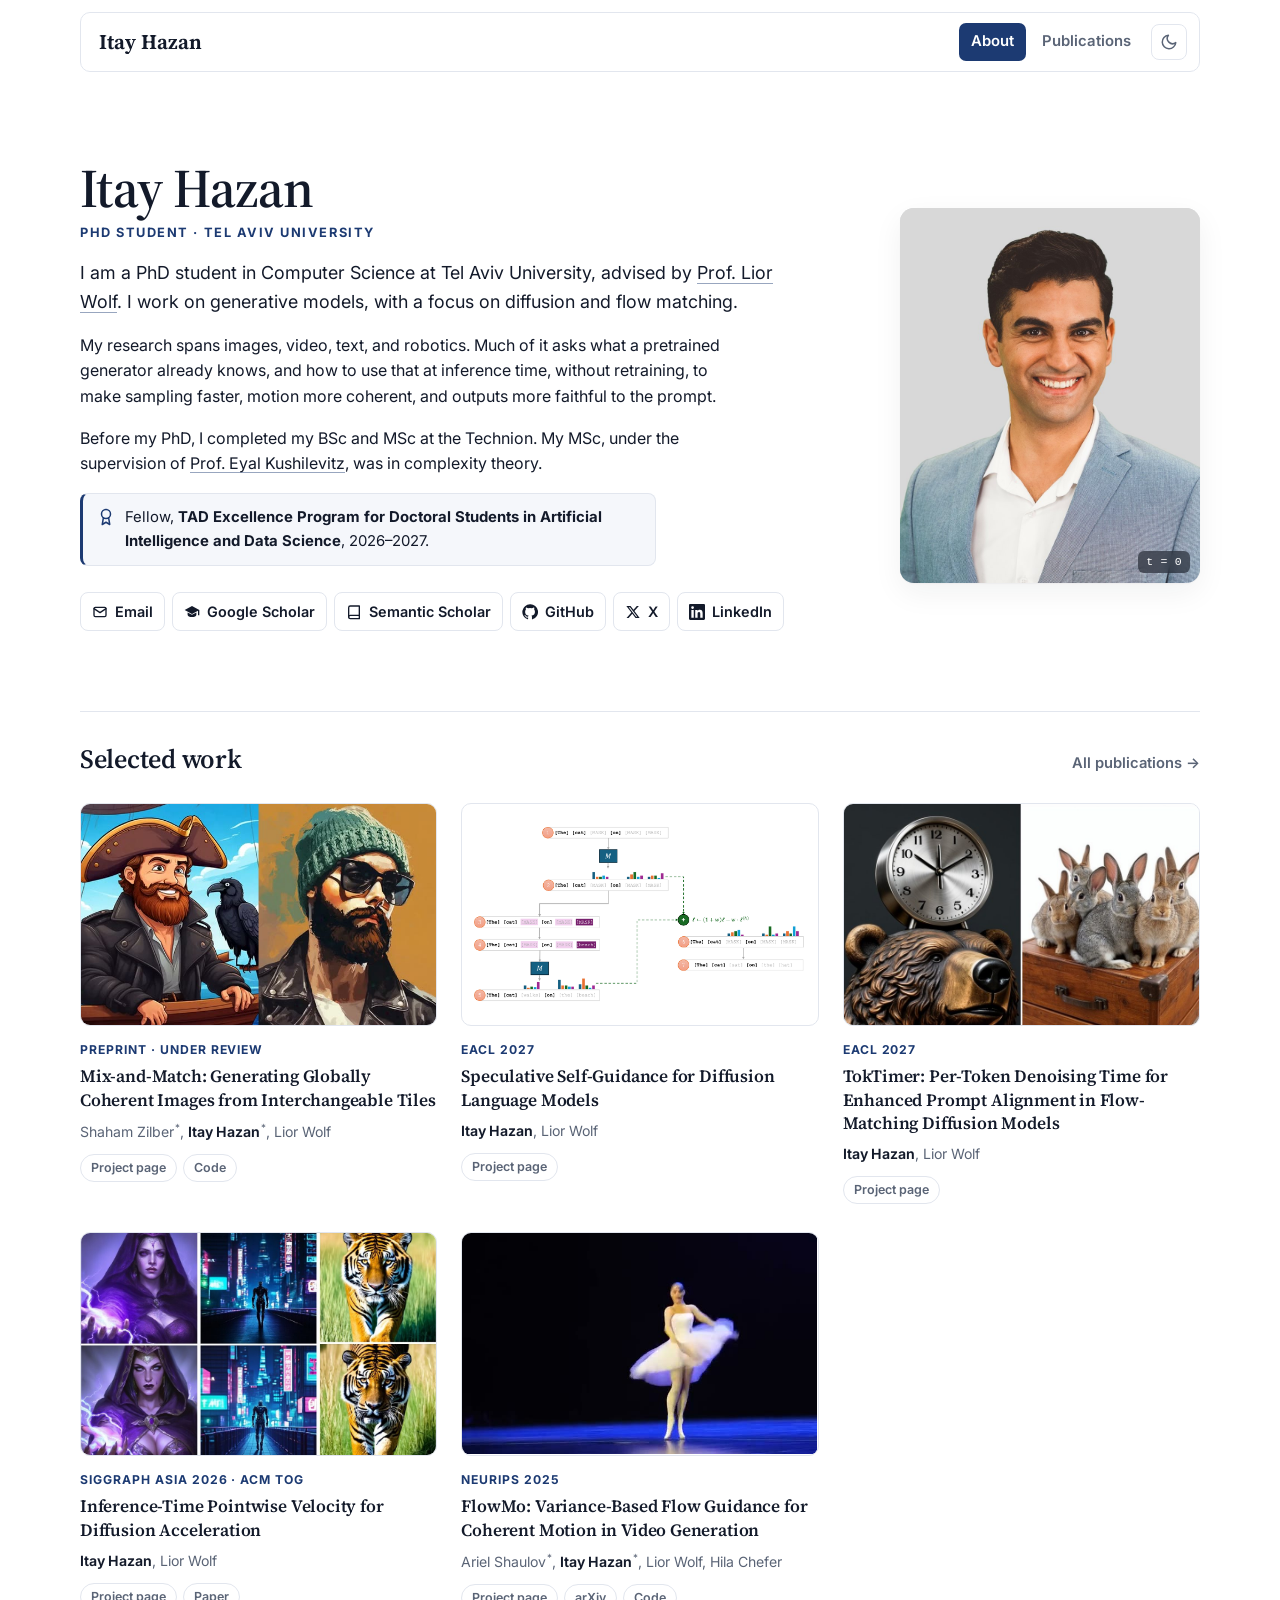
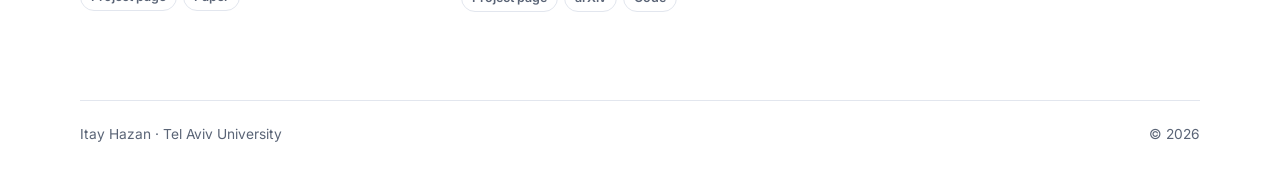
==== index.html @ 4d5ad859 "Add personal homepage: About and Publications pages Static site (no build step) with shared publicat" ====
<!doctype html>
<html lang="en">
  <head>
    <meta charset="utf-8">
    <meta name="viewport" content="width=device-width, initial-scale=1">
    <title>Itay Hazan</title>
    <meta name="description" content="Itay Hazan is a PhD student at Tel Aviv University working on diffusion and flow-matching generative models for images, video, text, and robotics.">
    <meta property="og:title" content="Itay Hazan">
    <meta property="og:description" content="PhD student at Tel Aviv University working on diffusion and flow-matching generative models.">
    <meta property="og:image" content="https://itayhzn.github.io/assets/img/portrait.jpg">
    <meta property="og:type" content="website">
    <link rel="icon" type="image/svg+xml" href="favicon.svg">
    <link rel="preconnect" href="https://fonts.googleapis.com">
    <link rel="preconnect" href="https://fonts.gstatic.com" crossorigin>
    <link rel="stylesheet" href="https://fonts.googleapis.com/css2?family=Inter:wght@400;500;600;700&family=Source+Serif+4:opsz,wght@8..60,500;8..60,600;8..60,650&display=swap">
    <link rel="stylesheet" href="styles.css">
    <script>
      try { const t = localStorage.getItem("theme"); if (t) document.documentElement.dataset.theme = t; } catch (_) {}
    </script>
  </head>
  <body>
    <header class="site-header">
      <a class="brand" href="index.html">Itay Hazan</a>
      <nav class="nav" aria-label="Primary">
        <a href="index.html" aria-current="page">About</a>
        <a href="publications.html">Publications</a>
        <button class="theme-toggle" id="theme-toggle" type="button" aria-label="Toggle theme">
          <svg class="icon-moon" viewBox="0 0 24 24" fill="none" stroke="currentColor" stroke-width="2" stroke-linecap="round" stroke-linejoin="round" aria-hidden="true"><path d="M21 12.8A9 9 0 1 1 11.2 3a7 7 0 0 0 9.8 9.8z"/></svg>
          <svg class="icon-sun" viewBox="0 0 24 24" fill="none" stroke="currentColor" stroke-width="2" stroke-linecap="round" stroke-linejoin="round" aria-hidden="true"><circle cx="12" cy="12" r="4"/><path d="M12 2v2M12 20v2M4.9 4.9l1.4 1.4M17.7 17.7l1.4 1.4M2 12h2M20 12h2M4.9 19.1l1.4-1.4M17.7 6.3l1.4-1.4"/></svg>
        </button>
      </nav>
    </header>

    <main class="wrap">
      <section class="hero" aria-labelledby="name">
        <div class="hero-copy">
          <h1 id="name" class="name-title">Itay Hazan</h1>
          <p class="role">PhD Student · Tel Aviv University</p>

          <p class="lead">
            I am a PhD student in Computer Science at Tel Aviv University, advised by
            <a href="https://www.cs.tau.ac.il/~wolf/" target="_blank" rel="noopener">Prof. Lior Wolf</a>.
            I work on generative models, with a focus on diffusion and flow matching.
          </p>
          <p>
            My research spans images, video, text, and robotics. Much of it asks what a pretrained
            generator already knows, and how to use that at inference time, without retraining, to make
            sampling faster, motion more coherent, and outputs more faithful to the prompt.
          </p>
          <p>
            Before my PhD, I completed my BSc and MSc at the Technion. My MSc, under the supervision of
            <a href="https://www.cs.technion.ac.il/~eyalk/" target="_blank" rel="noopener">Prof. Eyal Kushilevitz</a>,
            was in complexity theory.
          </p>

          <p class="fellowship">
            <svg viewBox="0 0 24 24" fill="none" stroke="currentColor" stroke-width="2" stroke-linecap="round" stroke-linejoin="round" aria-hidden="true"><circle cx="12" cy="8" r="6"/><path d="M15.5 13.3 17 22l-5-3-5 3 1.5-8.7"/></svg>
            <span>Fellow, <strong>TAD Excellence Program for Doctoral Students in Artificial Intelligence and Data Science</strong>, 2026–2027.</span>
          </p>

          <div class="contact" aria-label="Contact and profiles">
            <a class="button" href="mailto:itay.hzn@gmail.com">
              <svg viewBox="0 0 24 24" fill="none" stroke="currentColor" stroke-width="2" stroke-linecap="round" stroke-linejoin="round" aria-hidden="true"><rect x="3" y="5" width="18" height="14" rx="2"/><path d="m3 7 9 6 9-6"/></svg>Email</a>
            <a class="button" href="https://scholar.google.com/citations?user=1ebLvzgAAAAJ" target="_blank" rel="noopener">
              <svg viewBox="0 0 24 24" fill="currentColor" aria-hidden="true"><path d="M12 3 1 9l11 6 9-4.9V17h2V9L12 3zm-6.6 9.6V16c0 1.9 3 3.5 6.6 3.5s6.6-1.6 6.6-3.5v-3.4L12 16.2l-6.6-3.6z"/></svg>Google Scholar</a>
            <a class="button" href="https://www.semanticscholar.org/author/Itay-Hazan/2364751173" target="_blank" rel="noopener">
              <svg viewBox="0 0 24 24" fill="none" stroke="currentColor" stroke-width="2" stroke-linecap="round" stroke-linejoin="round" aria-hidden="true"><path d="M4 19.5A2.5 2.5 0 0 1 6.5 17H20V3H6.5A2.5 2.5 0 0 0 4 5.5z"/><path d="M4 19.5A2.5 2.5 0 0 0 6.5 22H20v-5"/></svg>Semantic Scholar</a>
            <a class="button" href="https://github.com/itayhzn" target="_blank" rel="noopener">
              <svg viewBox="0 0 24 24" fill="currentColor" aria-hidden="true"><path d="M12 .5a11.5 11.5 0 0 0-3.64 22.41c.58.1.79-.25.79-.56v-2c-3.2.7-3.87-1.37-3.87-1.37-.53-1.33-1.28-1.69-1.28-1.69-1.05-.71.08-.7.08-.7 1.16.08 1.77 1.19 1.77 1.19 1.03 1.77 2.7 1.26 3.36.96.1-.75.4-1.26.73-1.55-2.55-.29-5.24-1.28-5.24-5.69 0-1.26.45-2.29 1.19-3.1-.12-.29-.52-1.46.11-3.05 0 0 .97-.31 3.17 1.18a11 11 0 0 1 5.77 0c2.2-1.49 3.17-1.18 3.17-1.18.63 1.59.23 2.76.11 3.05.74.81 1.19 1.84 1.19 3.1 0 4.42-2.7 5.4-5.26 5.68.41.36.78 1.06.78 2.14v3.17c0 .31.21.67.8.56A11.5 11.5 0 0 0 12 .5z"/></svg>GitHub</a>
            <a class="button" href="https://x.com/itayhzn" target="_blank" rel="noopener">
              <svg viewBox="0 0 24 24" fill="currentColor" aria-hidden="true"><path d="M17.75 3h3.07l-6.72 7.68L22 21h-6.19l-4.85-6.34L5.41 21H2.34l7.19-8.21L2 3h6.35l4.38 5.79L17.75 3zm-1.08 16.2h1.7L7.4 4.73H5.58L16.67 19.2z"/></svg>X</a>
            <a class="button" href="https://www.linkedin.com/in/itay-hazan/" target="_blank" rel="noopener">
              <svg viewBox="0 0 24 24" fill="currentColor" aria-hidden="true"><path d="M20.45 20.45h-3.56v-5.57c0-1.33-.02-3.04-1.85-3.04-1.86 0-2.14 1.45-2.14 2.94v5.67H9.35V9h3.41v1.56h.05c.48-.9 1.64-1.85 3.37-1.85 3.6 0 4.27 2.37 4.27 5.46v6.28zM5.34 7.43a2.06 2.06 0 1 1 0-4.13 2.06 2.06 0 0 1 0 4.13zM7.12 20.45H3.56V9h3.56v11.45zM22.22 0H1.77C.79 0 0 .77 0 1.73v20.54C0 23.23.79 24 1.77 24h20.45c.98 0 1.78-.77 1.78-1.73V1.73C24 .77 23.2 0 22.22 0z"/></svg>LinkedIn</a>
          </div>
        </div>

        <figure class="portrait">
          <img src="assets/img/portrait.jpg" alt="Portrait of Itay Hazan" width="800" height="1000">
          <figcaption aria-hidden="true">t = 0</figcaption>
        </figure>
      </section>

      <section class="section" aria-labelledby="selected-title">
        <div class="section-heading">
          <h2 id="selected-title">Selected work</h2>
          <a class="more" href="publications.html">All publications →</a>
        </div>
        <div class="card-grid" id="selected-work"></div>
      </section>
    </main>

    <footer class="footer">
      <span>Itay Hazan · Tel Aviv University</span>
      <span>© <span id="year">2026</span></span>
    </footer>

    <script src="publications-data.js"></script>
    <script src="site.js"></script>
  </body>
</html>
---- styles.css ----
/* ---------- Tokens ---------- */
:root {
  --bg: #ffffff;
  --surface: #ffffff;
  --surface-soft: #f5f7fb;
  --ink: #131a2a;
  --muted: #5a6476;
  --line: #e2e6ee;
  --accent: #1c3a72;          /* navy */
  --accent-ink: #ffffff;
  --accent-soft: #e9eef8;
  --header-bg: rgba(255, 255, 255, 0.86);
  --shadow: 0 1px 2px rgba(19, 26, 42, 0.04), 0 10px 30px rgba(19, 26, 42, 0.06);
  --serif: "Source Serif 4", Charter, "Iowan Old Style", Georgia, serif;
  --sans: "Inter", ui-sans-serif, system-ui, -apple-system, "Segoe UI", sans-serif;
  --radius: 10px;
  --max: 1120px;
  color-scheme: light;
}

@media (prefers-color-scheme: dark) {
  :root:not([data-theme="light"]) {
    --bg: #0b1019;
    --surface: #111827;
    --surface-soft: #141c2c;
    --ink: #e6eaf2;
    --muted: #9aa5b8;
    --line: #222c3d;
    --accent: #9db8ff;
    --accent-ink: #0b1019;
    --accent-soft: #18233a;
    --header-bg: rgba(11, 16, 25, 0.82);
    --shadow: 0 1px 2px rgba(0, 0, 0, 0.3), 0 10px 30px rgba(0, 0, 0, 0.25);
    color-scheme: dark;
  }
}

:root[data-theme="dark"] {
  --bg: #0b1019;
  --surface: #111827;
  --surface-soft: #141c2c;
  --ink: #e6eaf2;
  --muted: #9aa5b8;
  --line: #222c3d;
  --accent: #9db8ff;
  --accent-ink: #0b1019;
  --accent-soft: #18233a;
  --header-bg: rgba(11, 16, 25, 0.82);
  --shadow: 0 1px 2px rgba(0, 0, 0, 0.3), 0 10px 30px rgba(0, 0, 0, 0.25);
  color-scheme: dark;
}

/* ---------- Base ---------- */
* { box-sizing: border-box; }
html { scroll-behavior: smooth; -webkit-text-size-adjust: 100%; }

body {
  margin: 0;
  background: var(--bg);
  color: var(--ink);
  font-family: var(--sans);
  font-size: 16px;
  line-height: 1.6;
  -webkit-font-smoothing: antialiased;
}

a {
  color: inherit;
  text-decoration-color: color-mix(in srgb, var(--accent) 45%, transparent);
  text-decoration-thickness: 1px;
  text-underline-offset: 0.2em;
  transition: color 0.15s ease;
}
a:hover { color: var(--accent); }

:focus-visible { outline: 2px solid var(--accent); outline-offset: 2px; border-radius: 4px; }

h1, h2, h3 { font-family: var(--serif); font-weight: 600; letter-spacing: -0.01em; }

.wrap { width: min(var(--max), calc(100% - 32px)); margin: 0 auto; }

/* ---------- Header ---------- */
.site-header {
  position: sticky;
  top: 12px;
  z-index: 20;
  display: flex;
  align-items: center;
  justify-content: space-between;
  gap: 16px;
  width: min(var(--max), calc(100% - 32px));
  margin: 12px auto 0;
  padding: 10px 12px 10px 18px;
  background: var(--header-bg);
  border: 1px solid var(--line);
  border-radius: var(--radius);
  backdrop-filter: blur(16px);
  -webkit-backdrop-filter: blur(16px);
}

.brand {
  font-family: var(--serif);
  font-size: 1.3rem;
  font-weight: 650;
  text-decoration: none;
  white-space: nowrap;
}

.nav { display: flex; align-items: center; gap: 4px; }

.nav a {
  padding: 7px 12px;
  border-radius: 7px;
  color: var(--muted);
  font-size: 0.93rem;
  font-weight: 600;
  text-decoration: none;
}
.nav a:hover { background: var(--surface-soft); color: var(--ink); }
.nav a[aria-current="page"] { background: var(--accent); color: var(--accent-ink); }

.theme-toggle {
  display: inline-grid;
  place-items: center;
  width: 36px;
  height: 36px;
  margin-left: 4px;
  padding: 0;
  border: 1px solid var(--line);
  border-radius: 8px;
  background: transparent;
  color: var(--muted);
  cursor: pointer;
}
.theme-toggle:hover { color: var(--ink); background: var(--surface-soft); }
.theme-toggle svg { width: 18px; height: 18px; }
.theme-toggle .icon-sun { display: none; }
:root[data-theme="dark"] .theme-toggle .icon-sun { display: block; }
:root[data-theme="dark"] .theme-toggle .icon-moon { display: none; }
@media (prefers-color-scheme: dark) {
  :root:not([data-theme="light"]) .theme-toggle .icon-sun { display: block; }
  :root:not([data-theme="light"]) .theme-toggle .icon-moon { display: none; }
}

/* ---------- Hero ---------- */
.hero {
  display: grid;
  grid-template-columns: minmax(0, 1fr) minmax(220px, 300px);
  gap: clamp(32px, 6vw, 80px);
  align-items: center;
  padding: clamp(48px, 7vw, 88px) 0 clamp(48px, 6vw, 72px);
}

.name-title {
  margin: 0 0 6px;
  font-size: clamp(2.4rem, 5vw, 3.4rem);
  line-height: 1.05;
}

.role {
  margin: 0 0 26px;
  color: var(--accent);
  font-size: 0.8rem;
  font-weight: 700;
  letter-spacing: 0.12em;
  text-transform: uppercase;
}

.hero-copy p { margin: 0 0 16px; max-width: 64ch; }
.hero-copy .lead { font-size: 1.12rem; }

.fellowship {
  display: flex;
  gap: 10px;
  align-items: flex-start;
  margin: 22px 0 0;
  padding: 12px 14px;
  max-width: 64ch;
  border: 1px solid var(--line);
  border-left: 3px solid var(--accent);
  border-radius: 8px;
  background: var(--surface-soft);
  font-size: 0.93rem;
}
.fellowship svg { flex: none; width: 18px; height: 18px; margin-top: 2px; color: var(--accent); }

.contact { display: flex; flex-wrap: wrap; gap: 7px; margin-top: 26px; }

.button {
  display: inline-flex;
  align-items: center;
  gap: 7px;
  padding: 7px 11px;
  border: 1px solid var(--line);
  border-radius: 8px;
  background: var(--surface);
  color: var(--ink);
  font-size: 0.9rem;
  font-weight: 600;
  text-decoration: none;
  transition: border-color 0.15s ease, background 0.15s ease, color 0.15s ease, transform 0.15s ease;
}
.button svg { width: 16px; height: 16px; flex: none; }
.button:hover { border-color: var(--accent); color: var(--accent); background: var(--accent-soft); }

/* Portrait — "denoises" into view on load, a nod to diffusion sampling. */
.portrait {
  position: relative;
  margin: 0;
  aspect-ratio: 4 / 5;
  border-radius: 14px;
  overflow: hidden;
  background: #d9dadc;
  box-shadow: var(--shadow);
  isolation: isolate;
}
.portrait img {
  display: block;
  width: 100%;
  height: 100%;
  object-fit: cover;
  animation: sharpen 1.9s cubic-bezier(0.22, 0.8, 0.3, 1) both;
}
.portrait::after {
  content: "";
  position: absolute;
  inset: -50%;
  background-image: url("data:image/svg+xml,%3Csvg xmlns='http://www.w3.org/2000/svg' width='220' height='220'%3E%3Cfilter id='n'%3E%3CfeTurbulence type='fractalNoise' baseFrequency='0.9' numOctaves='2' stitchTiles='stitch'/%3E%3CfeColorMatrix values='0 0 0 0 0.5 0 0 0 0 0.5 0 0 0 0 0.5 0 0 0 1.6 -0.3'/%3E%3C/filter%3E%3Crect width='100%25' height='100%25' filter='url(%23n)'/%3E%3C/svg%3E");
  mix-blend-mode: hard-light;
  pointer-events: none;
  animation: denoise 1.9s cubic-bezier(0.22, 0.8, 0.3, 1) both, jitter 0.12s steps(3) 0s 16;
}
.portrait figcaption {
  position: absolute;
  right: 10px;
  bottom: 10px;
  z-index: 1;
  padding: 3px 8px;
  border-radius: 6px;
  background: rgba(10, 14, 22, 0.55);
  color: #fff;
  font: 500 0.72rem/1.4 ui-monospace, SFMono-Regular, Menlo, monospace;
  letter-spacing: 0.02em;
  backdrop-filter: blur(4px);
  animation: fadeIn 0.6s ease 1.7s both;
}

@keyframes sharpen { from { filter: blur(14px) saturate(0.6); transform: scale(1.04); } to { filter: none; transform: none; } }
@keyframes denoise { from { opacity: 1; } to { opacity: 0; } }
@keyframes jitter { 0% { transform: translate(0, 0); } 33% { transform: translate(-7%, 4%); } 66% { transform: translate(5%, -6%); } }
@keyframes fadeIn { from { opacity: 0; transform: translateY(4px); } to { opacity: 1; transform: none; } }

/* ---------- Sections ---------- */
.section { padding: 8px 0 64px; }

.section-heading {
  display: flex;
  align-items: baseline;
  justify-content: space-between;
  gap: 16px;
  margin-bottom: 22px;
  padding-top: 26px;
  border-top: 1px solid var(--line);
}
.section-heading h2 { margin: 0; font-size: 1.65rem; }
.section-heading .more {
  color: var(--muted);
  font-size: 0.92rem;
  font-weight: 600;
  text-decoration: none;
  white-space: nowrap;
}
.section-heading .more:hover { color: var(--accent); }

.page-intro { padding: clamp(40px, 6vw, 72px) 0 8px; }
.page-title { margin: 0 0 8px; font-size: clamp(2.2rem, 4.5vw, 3rem); }
.page-intro p { margin: 0; color: var(--muted); max-width: 62ch; }

/* ---------- Publication cards (home) ---------- */
.card-grid {
  display: grid;
  grid-template-columns: repeat(3, minmax(0, 1fr));
  gap: 28px 24px;
}

.pub-media {
  position: relative;
  display: block;
  aspect-ratio: 16 / 10;
  border-radius: var(--radius);
  overflow: hidden;
  background: var(--surface-soft);
  border: 1px solid var(--line);
}
.pub-media img, .pub-media video {
  display: block;
  width: 100%;
  height: 100%;
  object-fit: cover;
  transition: transform 0.5s cubic-bezier(0.22, 0.8, 0.3, 1);
}
.pub-media.is-contain { background: #ffffff; }
.pub-media.is-contain img { object-fit: contain; padding: 2%; }
.pub-card:hover .pub-media img, .pub-card:hover .pub-media video,
.pub-row:hover .pub-media img, .pub-row:hover .pub-media video { transform: scale(1.035); }
.pub-card:hover .pub-media.is-contain img, .pub-row:hover .pub-media.is-contain img { transform: scale(1.02); }

.media-placeholder {
  display: block;
  width: 100%;
  height: 100%;
  background: linear-gradient(135deg, var(--accent-soft), var(--surface-soft));
}

.pub-body { padding-top: 14px; }

.venue {
  margin: 0 0 6px;
  color: var(--accent);
  font-size: 0.76rem;
  font-weight: 700;
  letter-spacing: 0.08em;
  text-transform: uppercase;
}

.pub-card h3, .pub-row h3, .other-card h3 {
  margin: 0 0 8px;
  font-size: 1.08rem;
  line-height: 1.35;
}
.pub-card h3 a, .pub-row h3 a, .other-card h3 a { text-decoration: none; }

.authors { margin: 0 0 12px; color: var(--muted); font-size: 0.88rem; line-height: 1.5; }
.authors .me { color: var(--ink); font-weight: 650; }
.authors sup { font-size: 0.7em; margin-left: 1px; }
.eq-note { display: block; margin-top: 2px; font-size: 0.78rem; opacity: 0.85; }

.pills { display: flex; flex-wrap: wrap; gap: 6px; }
.pill {
  display: inline-block;
  padding: 3px 10px;
  border: 1px solid var(--line);
  border-radius: 999px;
  color: var(--muted);
  font-size: 0.78rem;
  font-weight: 600;
  text-decoration: none;
  transition: border-color 0.15s ease, color 0.15s ease, background 0.15s ease;
}
.pill:hover { border-color: var(--accent); color: var(--accent); background: var(--accent-soft); }

/* ---------- Publication rows (publications page) ---------- */
.pub-list { display: grid; gap: 30px; }

.pub-row {
  display: grid;
  grid-template-columns: minmax(200px, 300px) minmax(0, 1fr);
  gap: 28px;
  align-items: center;
}
.pub-row .pub-body { padding-top: 0; }
.pub-row h3 { font-size: 1.2rem; }

/* ---------- Other works ---------- */
.other-intro { margin: -6px 0 22px; color: var(--muted); max-width: 70ch; }

.other-grid {
  display: grid;
  grid-template-columns: repeat(2, minmax(0, 1fr));
  gap: 16px;
}

.other-card {
  padding: 18px 20px;
  border: 1px solid var(--line);
  border-radius: var(--radius);
  background: var(--surface);
  transition: border-color 0.15s ease, box-shadow 0.2s ease;
}
.other-card:hover { border-color: color-mix(in srgb, var(--accent) 40%, var(--line)); box-shadow: var(--shadow); }
.other-card h3 { font-size: 1.02rem; }

.other-meta {
  display: flex;
  flex-wrap: wrap;
  align-items: center;
  gap: 6px 10px;
  margin: 0 0 10px;
  color: var(--muted);
  font-size: 0.8rem;
  font-weight: 600;
}
.field {
  padding: 2px 8px;
  border-radius: 999px;
  background: var(--accent-soft);
  color: var(--accent);
  font-size: 0.72rem;
  font-weight: 700;
  letter-spacing: 0.05em;
  text-transform: uppercase;
}

/* ---------- Footer ---------- */
.footer {
  display: flex;
  flex-wrap: wrap;
  justify-content: space-between;
  gap: 8px 24px;
  width: min(var(--max), calc(100% - 32px));
  margin: 24px auto 0;
  padding: 22px 0 36px;
  border-top: 1px solid var(--line);
  color: var(--muted);
  font-size: 0.86rem;
}

/* ---------- Responsive ---------- */
@media (max-width: 960px) {
  .card-grid { grid-template-columns: repeat(2, minmax(0, 1fr)); }
}

@media (max-width: 760px) {
  .hero { grid-template-columns: 1fr; gap: 28px; padding-top: 36px; }
  .portrait { order: -1; width: min(240px, 62%); }
  .pub-row { grid-template-columns: 1fr; gap: 0; }
  .pub-row .pub-body { padding-top: 14px; }
  .other-grid { grid-template-columns: 1fr; }
}

@media (max-width: 560px) {
  .card-grid { grid-template-columns: 1fr; }
  .site-header { padding: 8px 8px 8px 14px; }
  .brand { font-size: 1.12rem; }
  .nav a { padding: 6px 9px; font-size: 0.88rem; }
  .button { padding: 7px 11px; font-size: 0.86rem; }
}

@media (prefers-reduced-motion: reduce) {
  html { scroll-behavior: auto; }
  .portrait img, .portrait::after, .portrait figcaption { animation: none; }
  .portrait::after { opacity: 0; }
  .pub-media img, .pub-media video { transition: none; }
}
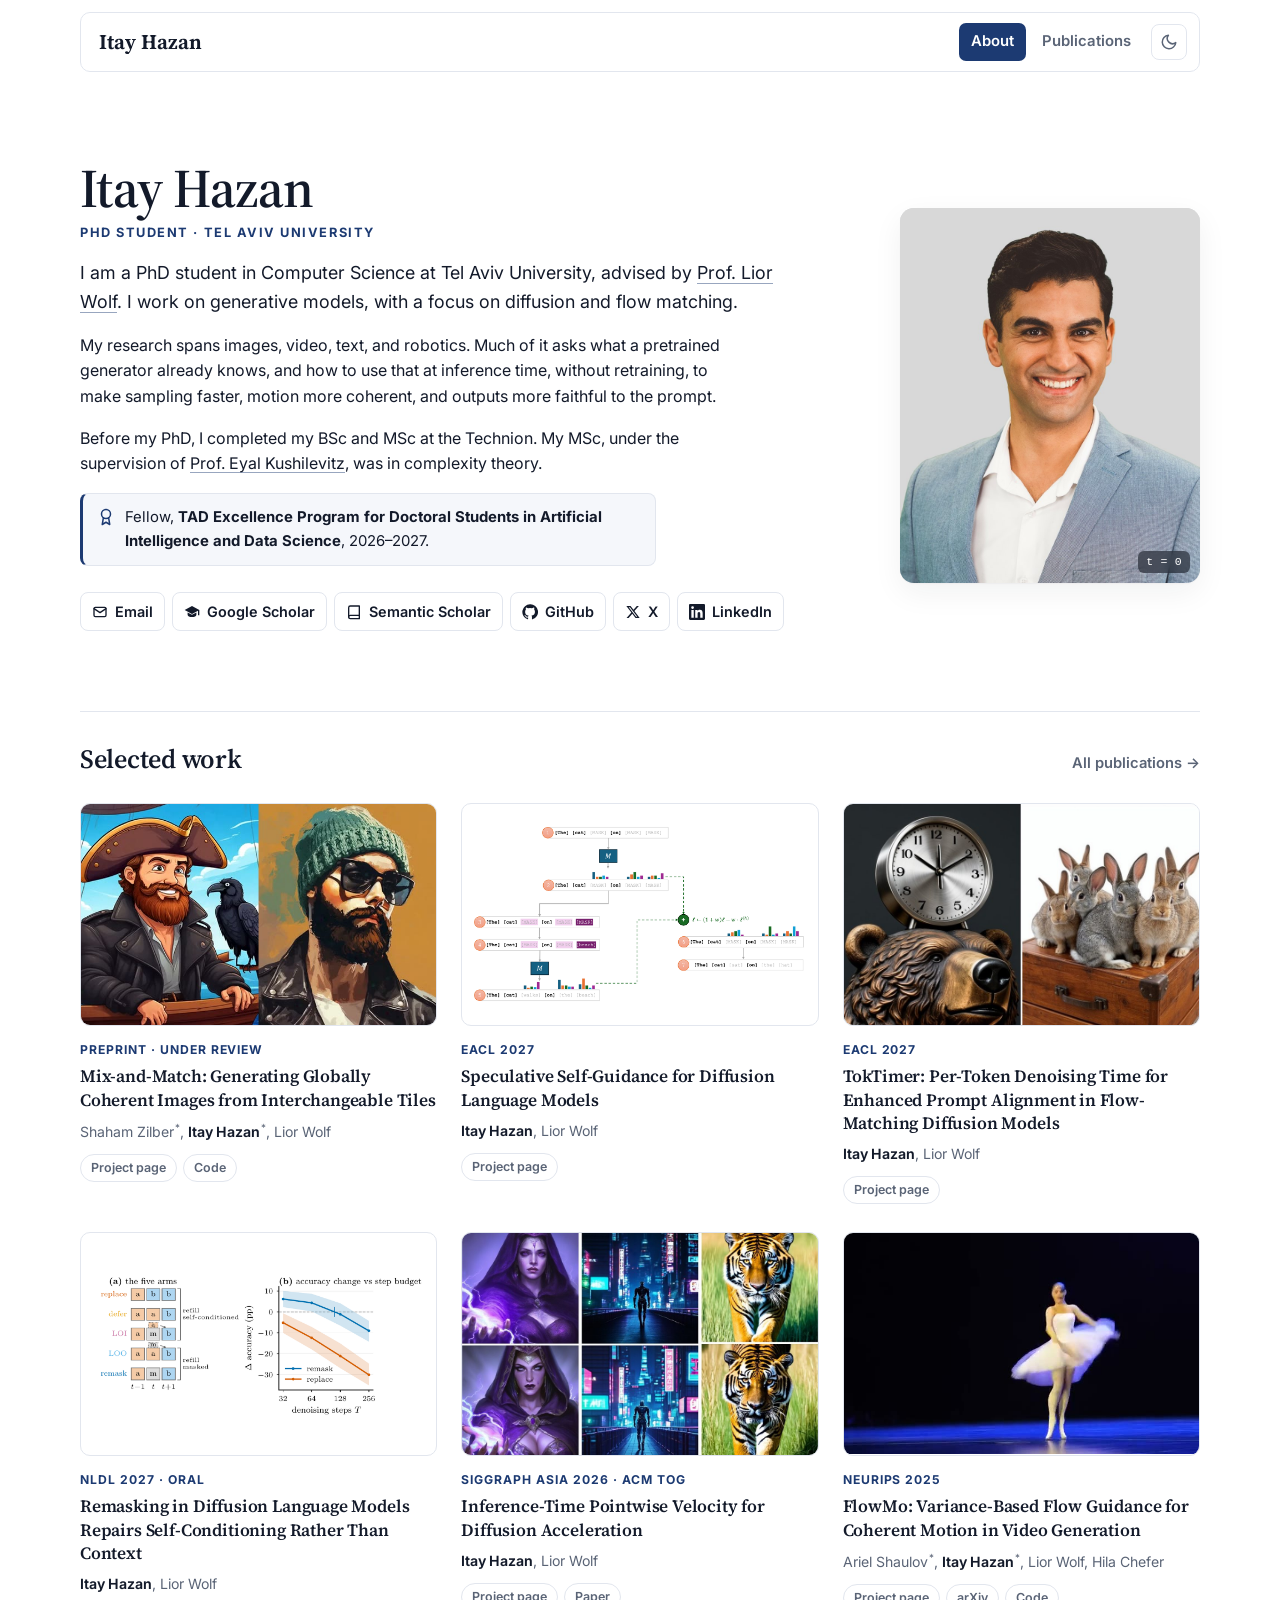
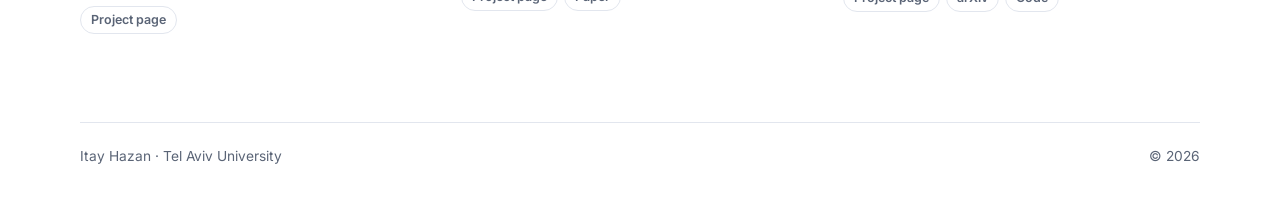
==== commit 4dabd028: "Version CSS/JS URLs so browsers pick up updates Co-Authored-By: Claude Opus 5.5 <noreply@anthropic.c" ====
--- a/index.html
+++ b/index.html
@@ -13,7 +13,7 @@
     <link rel="preconnect" href="https://fonts.googleapis.com">
     <link rel="preconnect" href="https://fonts.gstatic.com" crossorigin>
     <link rel="stylesheet" href="https://fonts.googleapis.com/css2?family=Inter:wght@400;500;600;700&family=Source+Serif+4:opsz,wght@8..60,500;8..60,600;8..60,650&display=swap">
-    <link rel="stylesheet" href="styles.css">
+    <link rel="stylesheet" href="styles.css?v=202611221934">
     <script>
       try { const t = localStorage.getItem("theme"); if (t) document.documentElement.dataset.theme = t; } catch (_) {}
     </script>
@@ -94,7 +94,7 @@
       <span>© <span id="year">2026</span></span>
     </footer>
 
-    <script src="publications-data.js"></script>
-    <script src="site.js"></script>
+    <script src="publications-data.js?v=202611221934"></script>
+    <script src="site.js?v=202611221934"></script>
   </body>
 </html>
